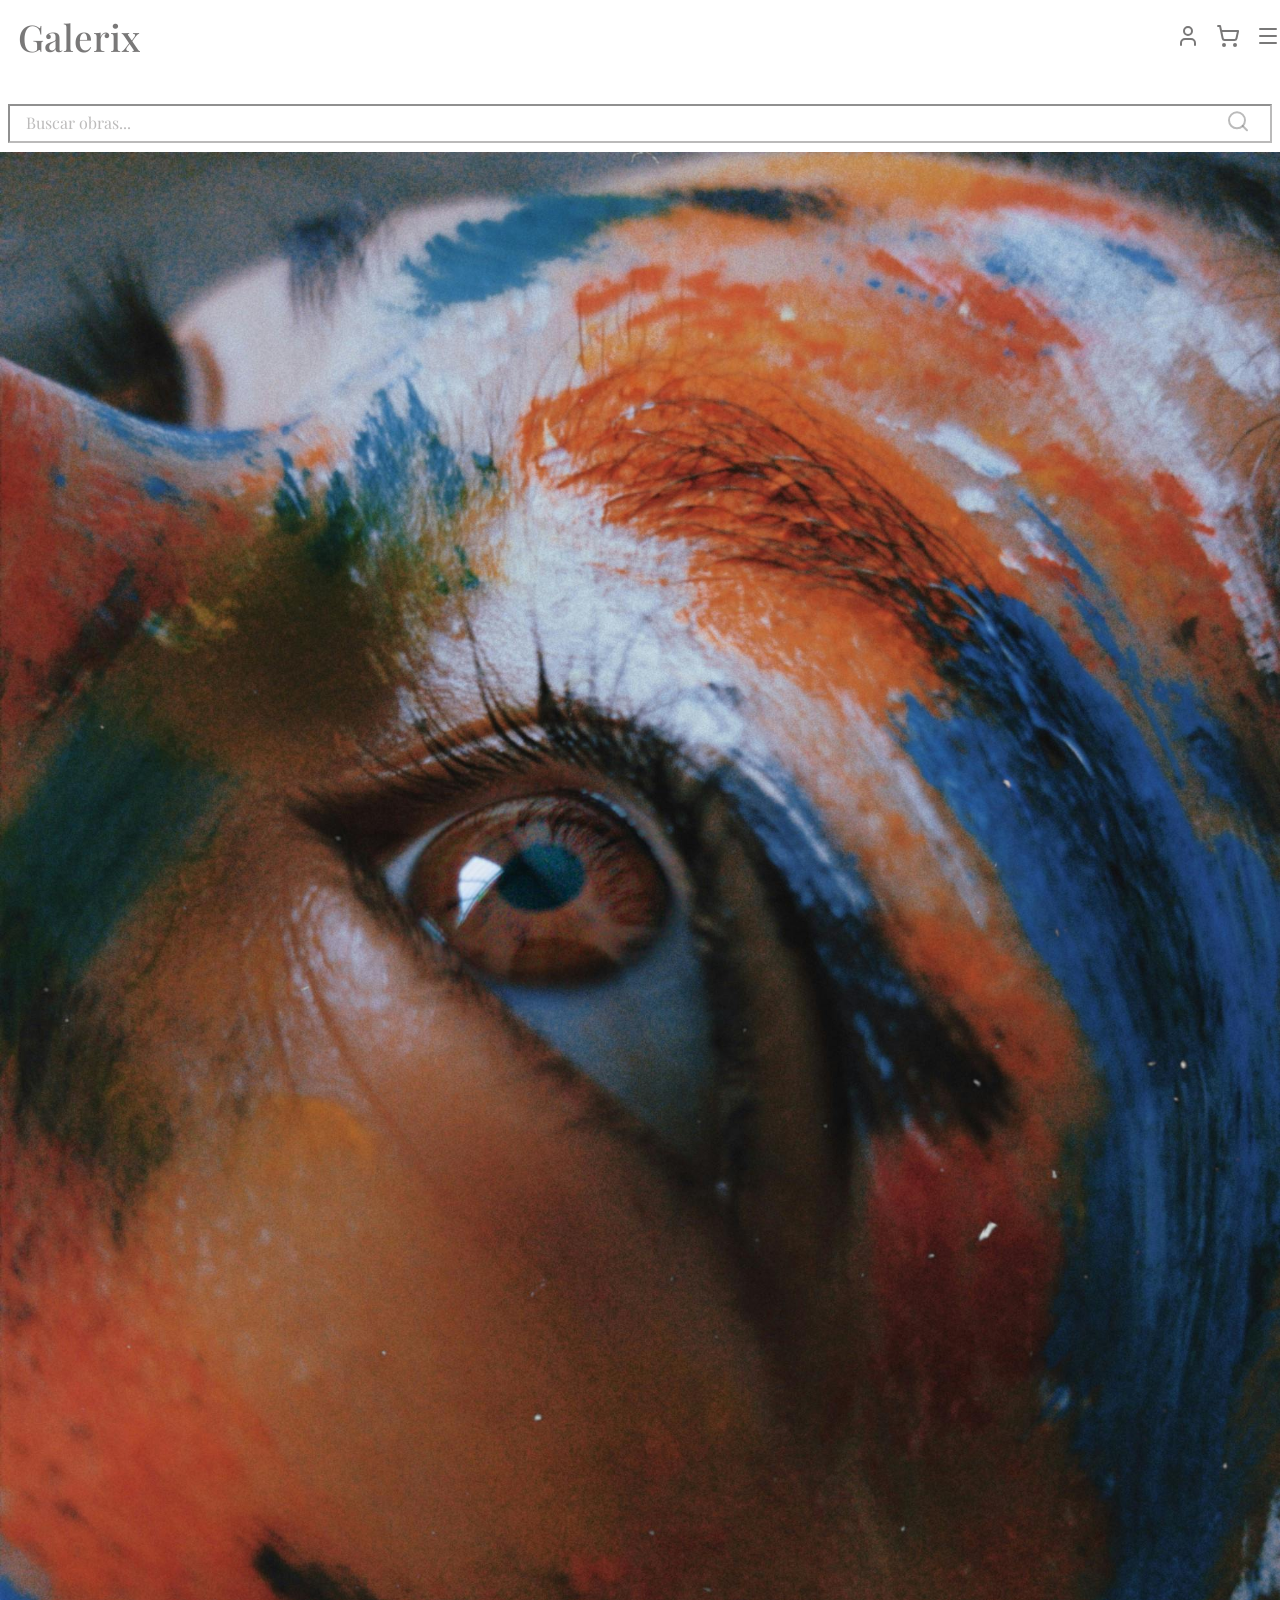
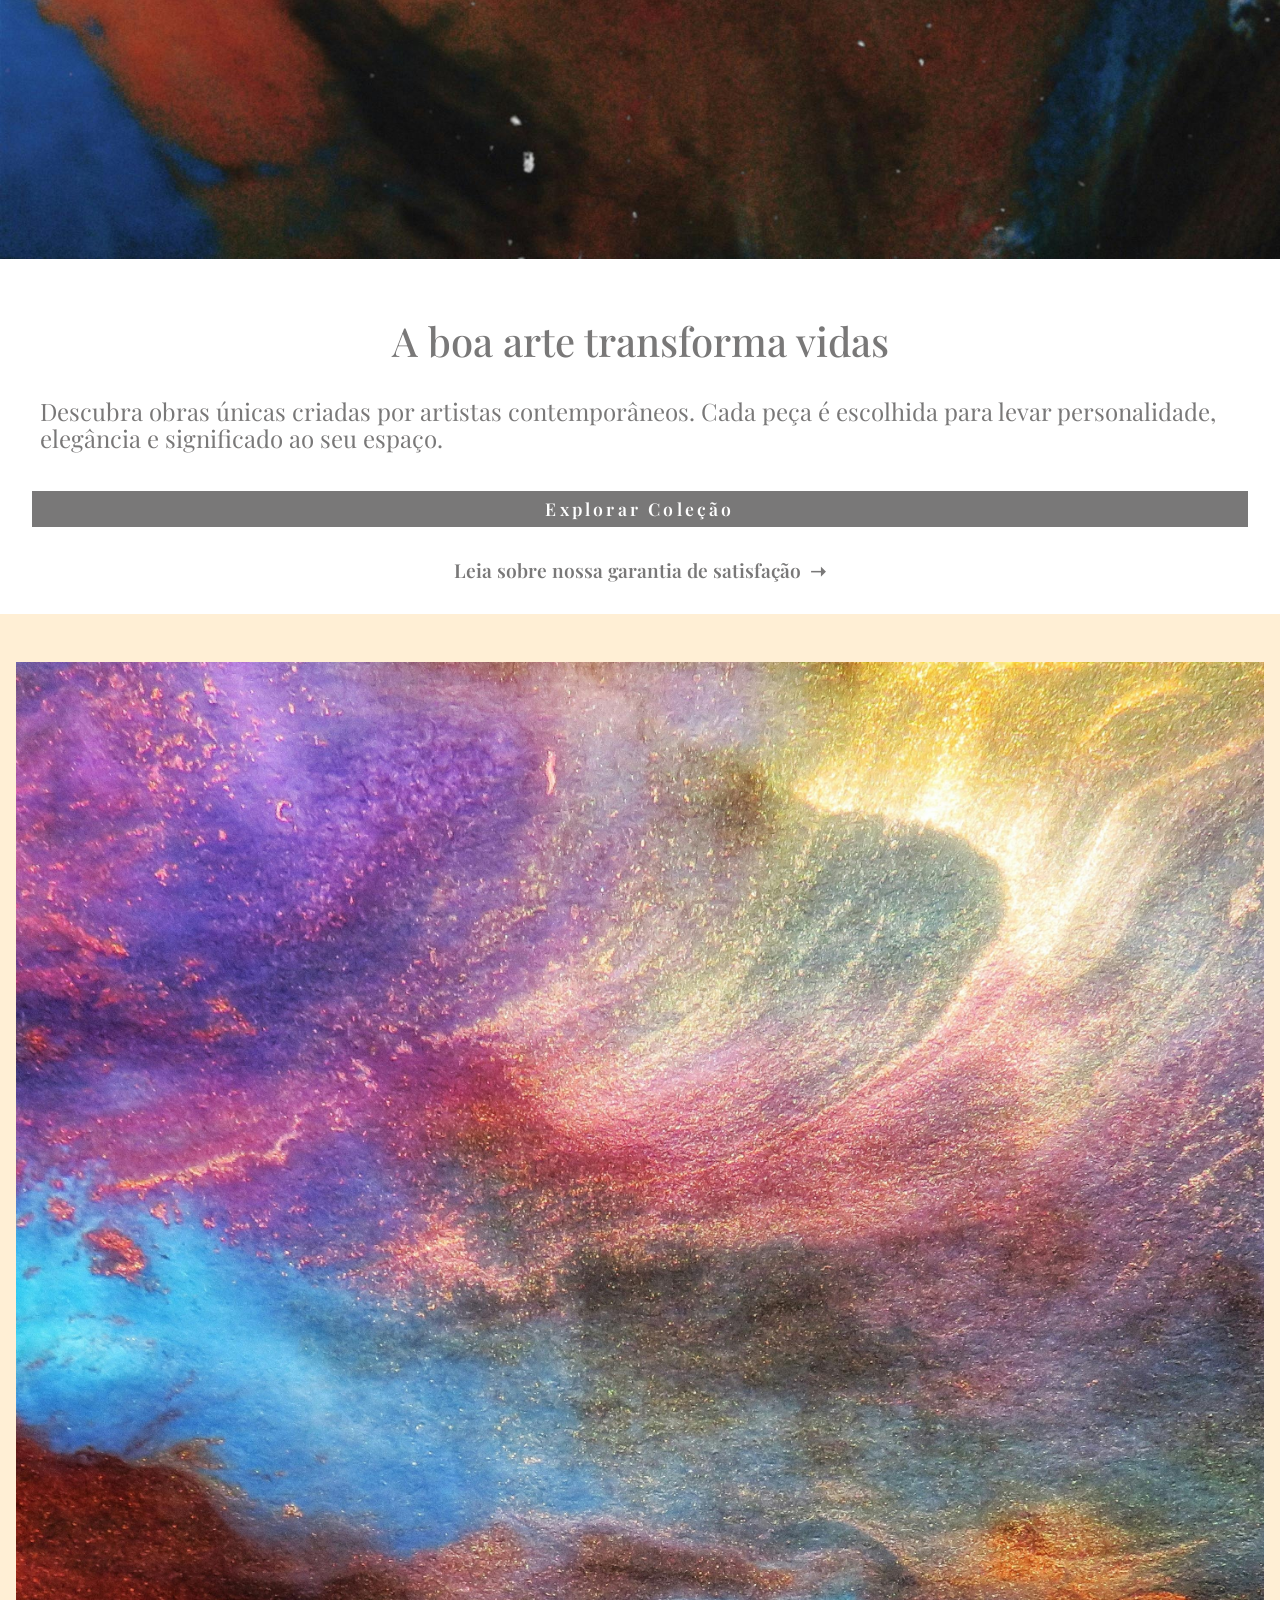
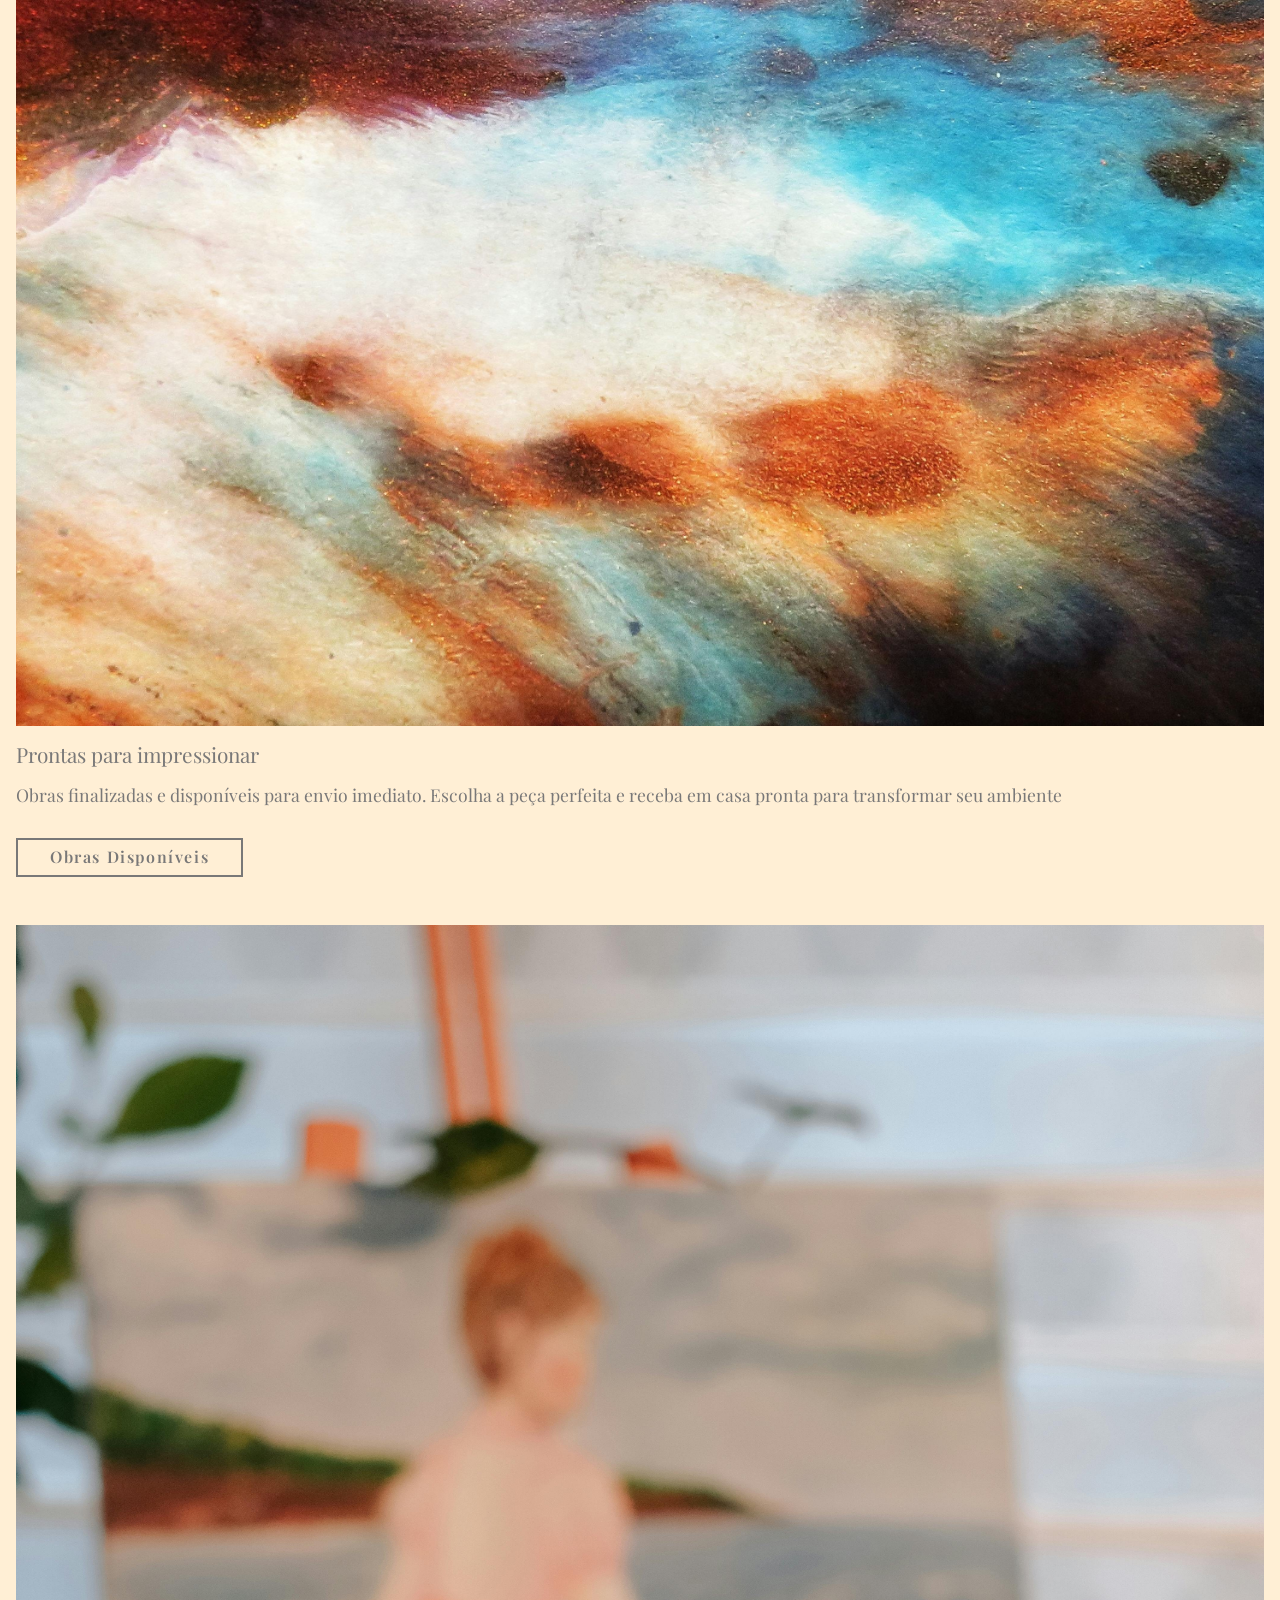
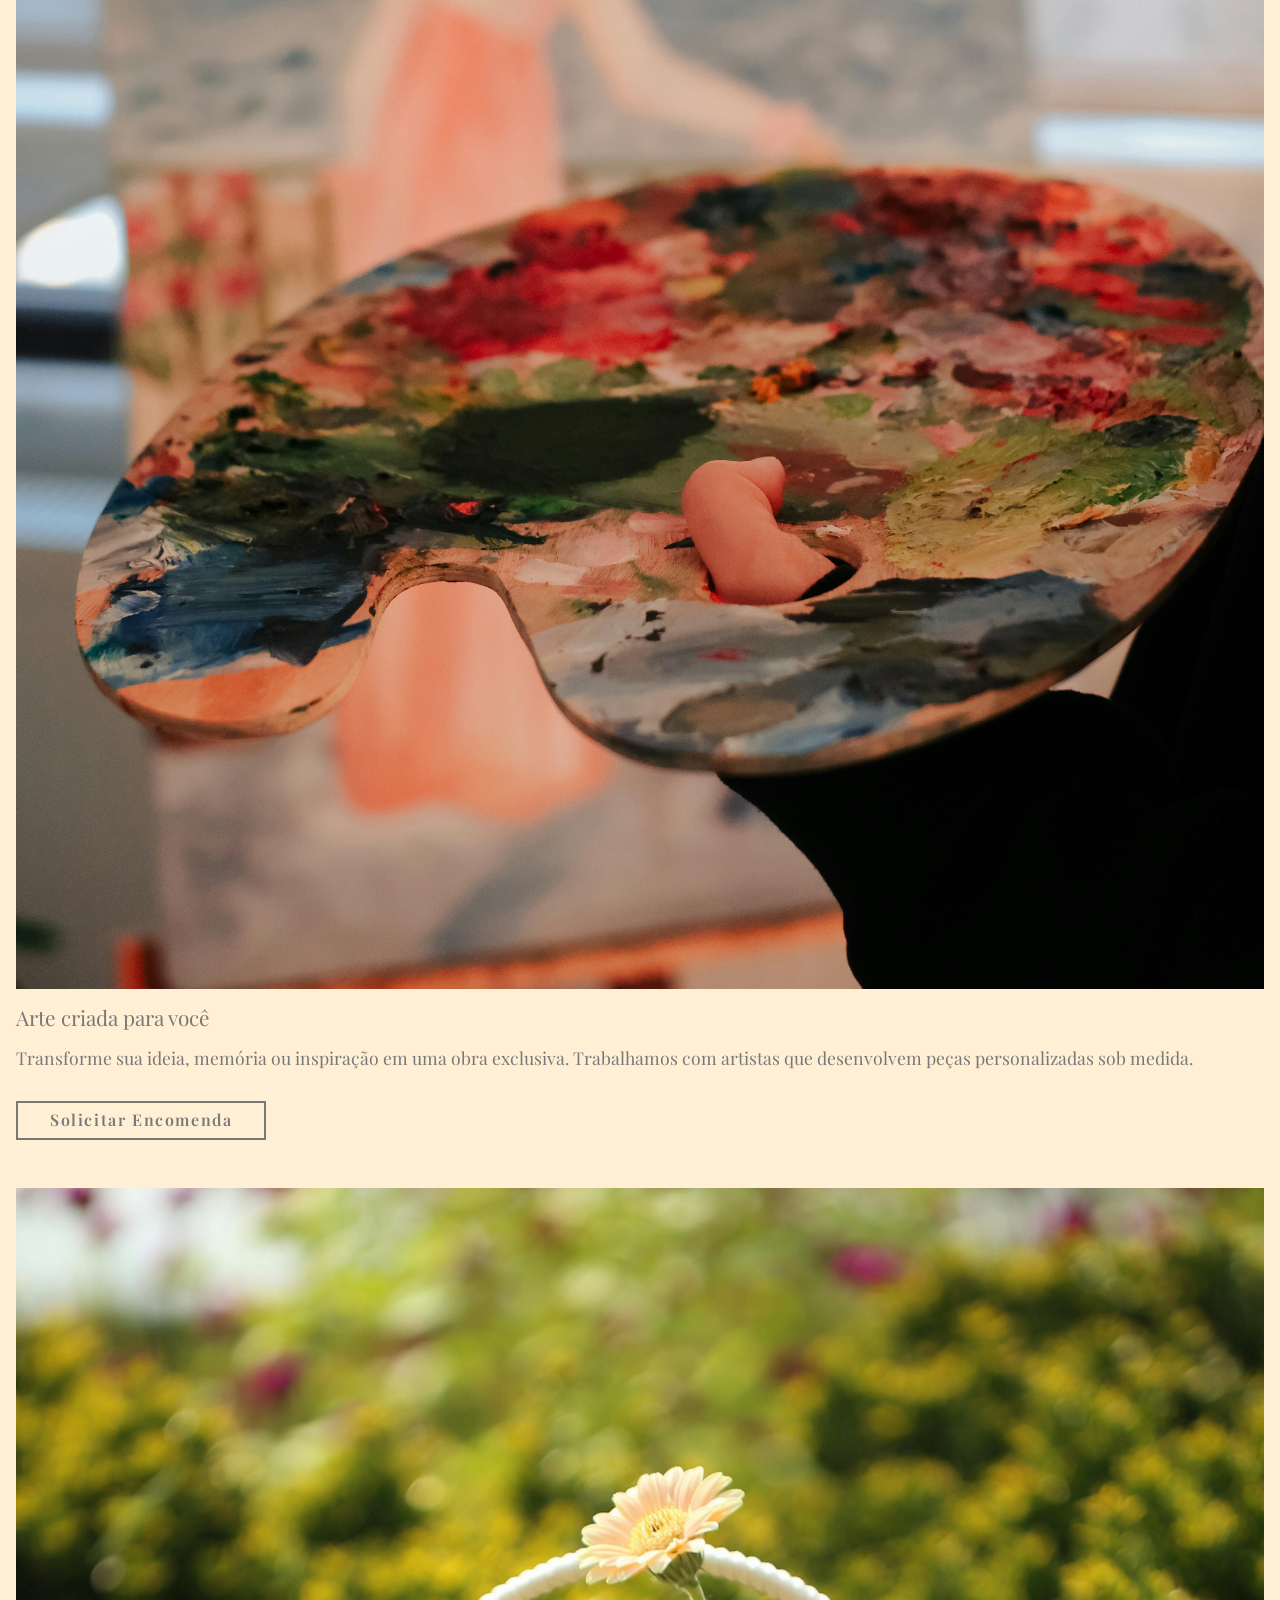
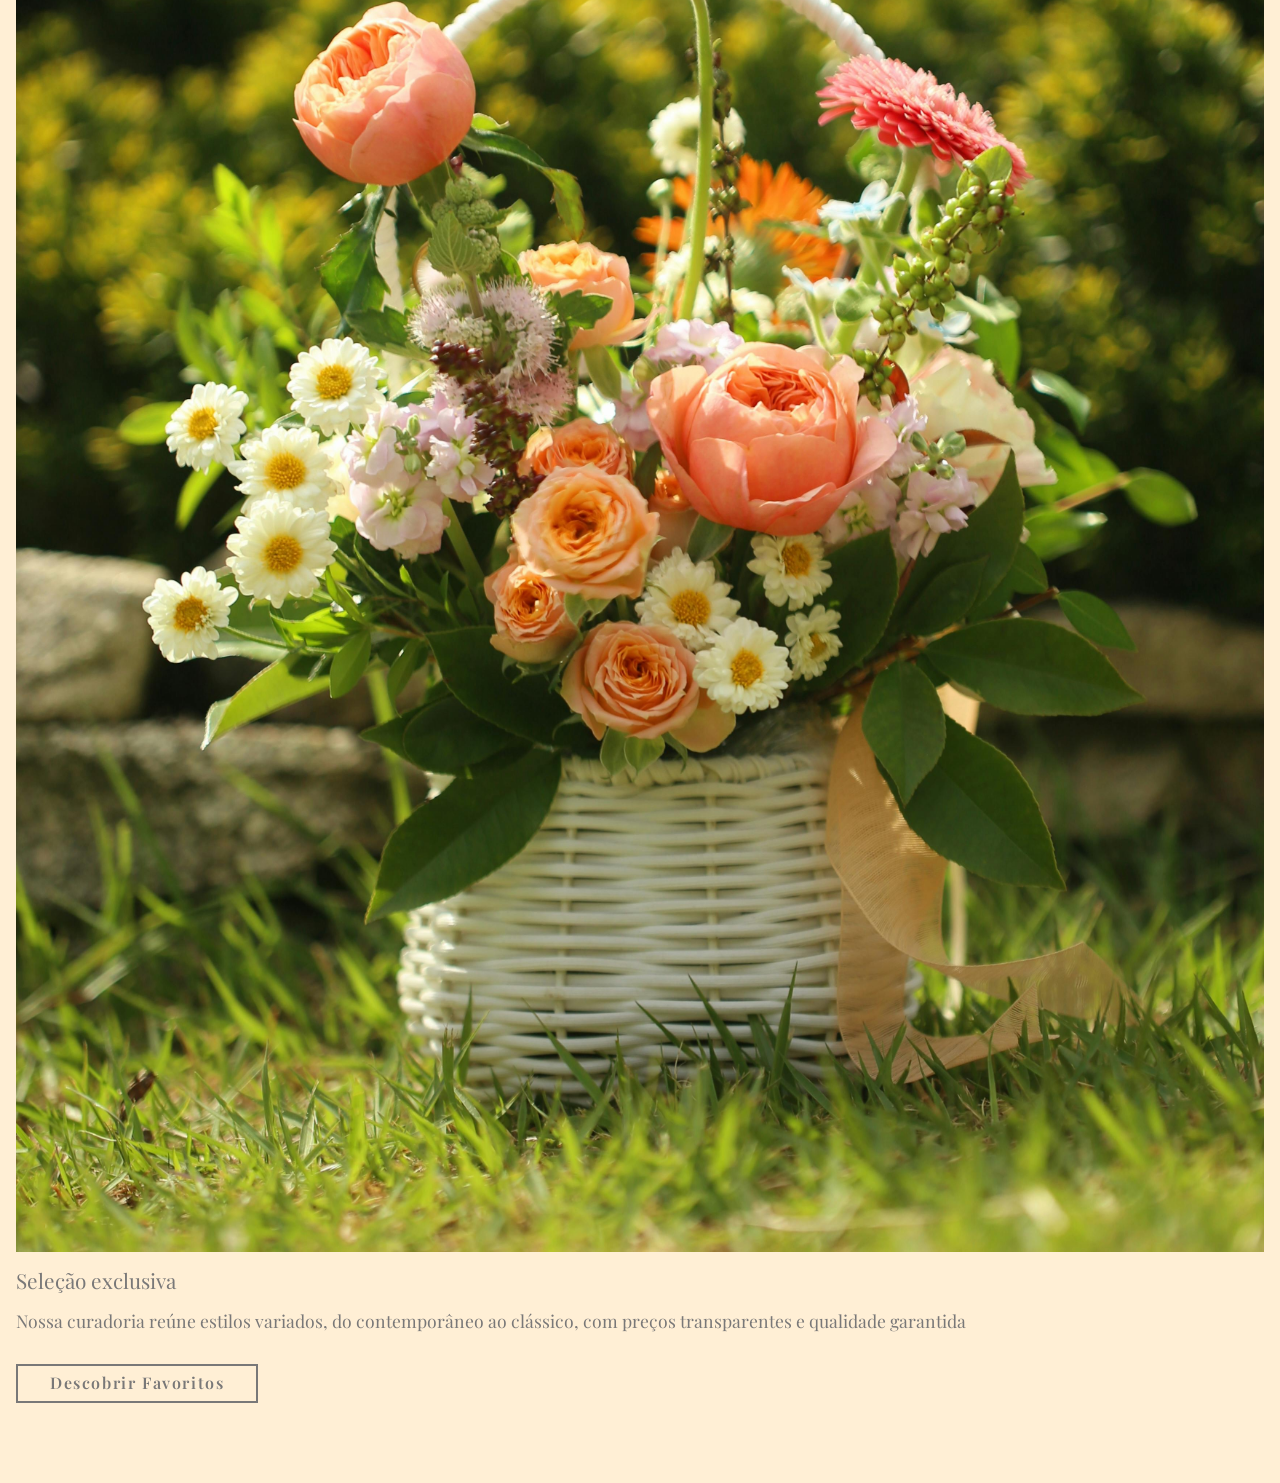
==== index.html @ de96b679 "feat: estrutura inicial mobile-first da galeria" ====
<!DOCTYPE html>
<html lang="en">

<head>
    <meta charset="UTF-8">
    <meta name="viewport" content="width=device-width, initial-scale=1.0">
    <link rel="preconnect" href="https://fonts.googleapis.com">
    <link rel="preconnect" href="https://fonts.gstatic.com" crossorigin>
    <link href="https://fonts.googleapis.com/css2?family=Playfair+Display:ital,wght@0,400..900;1,400..900&display=swap"
        rel="stylesheet">

    <link rel="stylesheet" href="css/normalize.css">
    <link rel="stylesheet" href="css/style.css">
    <title>Galeria</title>
</head>

<body>
    <header class="header-gallery">
        <nav class="header-gallery__nav menu--disable">
            <ul class="header-gallery_menu menu--disable">
                <li><a href="#">Galeria</a></li>
                <li><a href="#">Encomenda</a></li>
                <li><a href="#">Categorias</a></li>
                <li><a href="#">Sobre</a></li>
            </ul>
        </nav>
        <div class="header-gallery__logo">
            <a href="index.html">Galerix</a>
        </div>

        <form class="header-gallery__search">
            <input type="search" placeholder="Buscar obras...">
            <button type="submit"><svg  xmlns="http://www.w3.org/2000/svg" width="24" height="24" viewBox="0 0 24 24" fill="none"
                    stroke="currentColor" stroke-width="2" stroke-linecap="round" stroke-linejoin="round"
                    class="lucide lucide-search-icon lucide-search">
                    <path d="m21 21-4.34-4.34" />
                    <circle cx="11" cy="11" r="8" />
                </svg></button>
        </form>

        <nav class="header-gallery__nav">
            <ul class="header-gallery__menu">
                <li><a href="#">
                        <svg xmlns="http://www.w3.org/2000/svg" width="24" height="24" viewBox="0 0 24 24" fill="none"
                            stroke="currentColor" stroke-width="2" stroke-linecap="round" stroke-linejoin="round"
                            class="lucide lucide-user-icon lucide-user">
                            <path d="M19 21v-2a4 4 0 0 0-4-4H9a4 4 0 0 0-4 4v2" />
                            <circle cx="12" cy="7" r="4" />
                        </svg>
                    </a></li>
                <li><a href="#">
                        <svg xmlns="http://www.w3.org/2000/svg" width="24" height="24" viewBox="0 0 24 24" fill="none"
                            stroke="currentColor" stroke-width="2" stroke-linecap="round" stroke-linejoin="round"
                            class="lucide lucide-shopping-cart-icon lucide-shopping-cart">
                            <circle cx="8" cy="21" r="1" />
                            <circle cx="19" cy="21" r="1" />
                            <path
                                d="M2.05 2.05h2l2.66 12.42a2 2 0 0 0 2 1.58h9.78a2 2 0 0 0 1.95-1.57l1.65-7.43H5.12" />
                        </svg>
                    </a></li>
                <li><a href="#">
                        <svg xmlns="http://www.w3.org/2000/svg" width="24" height="24" viewBox="0 0 24 24" fill="none"
                            stroke="currentColor" stroke-width="2" stroke-linecap="round" stroke-linejoin="round"
                            class="lucide lucide-menu-icon lucide-menu">
                            <path d="M4 5h16" />
                            <path d="M4 12h16" />
                            <path d="M4 19h16" />
                        </svg>
                    </a></li>
            </ul>
        </nav>
    </header>
    <main class="hero">
        <section class="hero-gallery">
            <div class="hero-gallery__content">
                <h1>A boa arte transforma vidas</h1>
                <p>Descubra obras únicas criadas por artistas contemporâneos. Cada peça é escolhida para levar
                    personalidade, elegância e significado ao seu espaço.</p>
                <div class="btn">
                    <a class="hero-gallery__btn" href="#">Explorar coleção</a>
                </div>
                <a class="hero-gallery__guarantee" href="#">
                    Leia sobre nossa garantia de satisfação
                </a>
            </div>
            <div class="hero-gallery__img">
                <a href="#"><img src="img/hero1.jpg" alt="hero image"></a>
            </div>
        </section>
        <section class="card-art">
            <article class="card-art__container">
                <div class="card-art__img">
                    <a href="#"><img src="img/2.jpg" alt=""></a>
                </div>
                <div class="card-art__content">
                    <h2>Prontas para impressionar</h2>
                    <p>Obras finalizadas e disponíveis para envio imediato. Escolha a peça perfeita e receba em casa
                        pronta para transformar seu ambiente</p>
                </div>
                <div class="btn">
                    <a class="card-art__btn" href="#">Obras Disponíveis</a>
                </div>
            </article>
            <article class="card-art__container">
                <div class="card-art__img">
                    <a href="#"><img src="img/1.jpg" alt=""></a>
                </div>
                <div class="card-art__content">
                    <h2>Arte criada para você</h2>
                    <p>Transforme sua ideia, memória ou inspiração em uma obra exclusiva. Trabalhamos com artistas que
                        desenvolvem peças personalizadas sob medida.</p>
                </div>
                <div class="btn">
                    <a class="card-art__btn" href="#">Solicitar Encomenda</a>
                </div>
            </article>
            <article class="card-art__container">
                <div class="card-art__img">
                    <a href="#"><img src="img/pexels-griffin-shy-701645713-18476492.jpg" alt=""></a>
                </div>
                <div class="card-art__content">
                    <h2>Seleção exclusiva</h2>
                    <p>Nossa curadoria reúne estilos variados, do contemporâneo ao clássico, com preços transparentes e
                        qualidade garantida</p>
                </div>
                <div class="btn ">
                    <a class="card-art__btn" href="#">Descobrir Favoritos</a>
                </div>
            </article>

        </section>
    </main>
</body>

</html>
---- css/style.css ----
*, *::after, *::before{
    box-sizing: border-box;
    
}

:root{
    --font-primary: "Playfair Display", serif; 
    --font-color: rgb(121, 120, 120);
    --gray-transparent: color-mix(in srgb, var(--font-color), transparent 50%);
    --background-primary: #fff;
    --background-secundary: papayawhip;
    --default-second: 0.5s;
}

html{
    font-size: 100%;
    font-family: var(--font-primary);
}

body{
    min-height: 100dvh;
    display: grid;
    grid-template-columns: 1fr;
    grid-template-rows: 8rem 1fr;
    background-color: var(--background-primary);
    color: var(--font-color);
}

.header-gallery{
    display: grid;
    grid-template-columns: 1fr 1fr;
    grid-template-rows: auto 5rem;
    margin-top: .5rem;
    gap: 1rem;
}

.header-gallery__logo{
    grid-column: 1 / 2;
    grid-row: 1;
    
    margin: .5rem 1.1rem;
}

.header-gallery__logo a{
    text-decoration: none;
    font-size: 2.3rem;
    font-weight: 500;

    color: var(--font-color);
}

.header-gallery__search{
    grid-column: 1 / -1;
    grid-row: 2 / -1 ;
    
    margin: .5rem ;
    position: relative;
    display: flex;
    align-items: center;
    justify-content: center;

}

input[type="search"]{
    padding: .5rem;
    width: 100%;
    padding-right: 3rem;
    outline: none;
    border-color: var(--gray-transparent);
    
}

input[type="search"]::placeholder{
    padding: 0 0 0 .5rem;
    color: var(--gray-transparent);
}

/* input[type="search"]:hover::placeholder{
    padding: 0 0 0 .5rem;
    color: white;
} */
   
button{
    cursor: pointer;
    position: absolute;
    top: 50%;
    right: 1rem;
    color: var(--gray-transparent);
    transform: translateY(-50%);
    background-color: var(--background-primary);
    border: none;
}

.menu--disable{
    display: none;
}

.header-gallery__nav{
    grid-column: 2 / 3;
    grid-row: 1;
}

.header-gallery__menu{
    display: flex;
    justify-content: flex-end;
    gap: 1rem;
    list-style-type: none;
}

.header-gallery__nav svg{
    color: var(--font-color);
}

.hero{
    display: grid;
    grid-template-columns: 1fr;
    margin: 1.5rem 0 0 0;
    
}

.hero-gallery{
    grid-column: 1;
    grid-row: 1;

    display: flex;
    flex-direction: column-reverse;
}

.hero-gallery__content {
    margin: 2rem 0;
    text-align: center;
    padding: 0 2rem;
    
}

.hero-gallery__content h1{
    font-size: 2.5rem;
    font-weight: 500;
   
}

.hero-gallery__content p{
    font-size: 1.5rem;
    font-weight: 300;
    padding: .5rem 0 0 .5rem;
    line-height: 1.1;
    text-align: left;
}




.btn{
    padding: 1rem 0 2rem 0;
}

.hero-gallery__btn{
    display: block;
    background-color: var(--font-color);
    padding: .5rem 0;
    
    letter-spacing: .2rem;
    text-decoration: none;
    font-size: 1.1rem;
    font-weight: 600;
    text-transform: capitalize;
    color: #fff;
    
    
    /* transition: background-color var(--default-second) ease-out,
    color var(--default-second) ease; */
    
}

/* .hero-gallery__btn:hover{
    background-color: lightblue;
    color: black;
} */

.hero-gallery__guarantee{
    text-decoration: none;
    color: var(--font-color);
    font-size: 1.2rem;
    font-weight: 600;
}

.hero-gallery__guarantee::after{
    content: "➝";
    padding: 0 0 0 .2rem;
    
    
    display: inline-block;
    /* transition: transform var(--default-second) ease; */
}

/* .hero-gallery__guarantee:hover::after{
    
    transform: translateX(3px);
} */

.card-art{
    grid-column: 1;
    grid-row: 2;
    background-color: var(--background-secundary);
    padding: 3rem 1rem;

    display: flex;
    flex-direction: column;
    gap: 1rem;
}

.card-art__container{
   
    flex-grow: 1;
    text-align: left;
}

.card-art__img {
    aspect-ratio: 3 / 4;
    overflow: hidden;
}

img{
    display: block;
    width: 100%;
    height: 100%;
    object-fit: cover;
    
}

.card-art__content h2{
    font-size: 1.3rem;
    font-weight: 400;
}

.card-art__content p{
    font-size: 1.1rem;
    font-weight: 100;
    
}

.card-art__btn{
    display: inline-block;
    padding: .5rem 2rem;
    background-color: transparent;
    border: 2px solid var(--font-color) ;
    color: var(--font-color);

    font-size: 1rem;
    font-weight: 600;
    letter-spacing: .1rem;
    text-decoration: none;
}
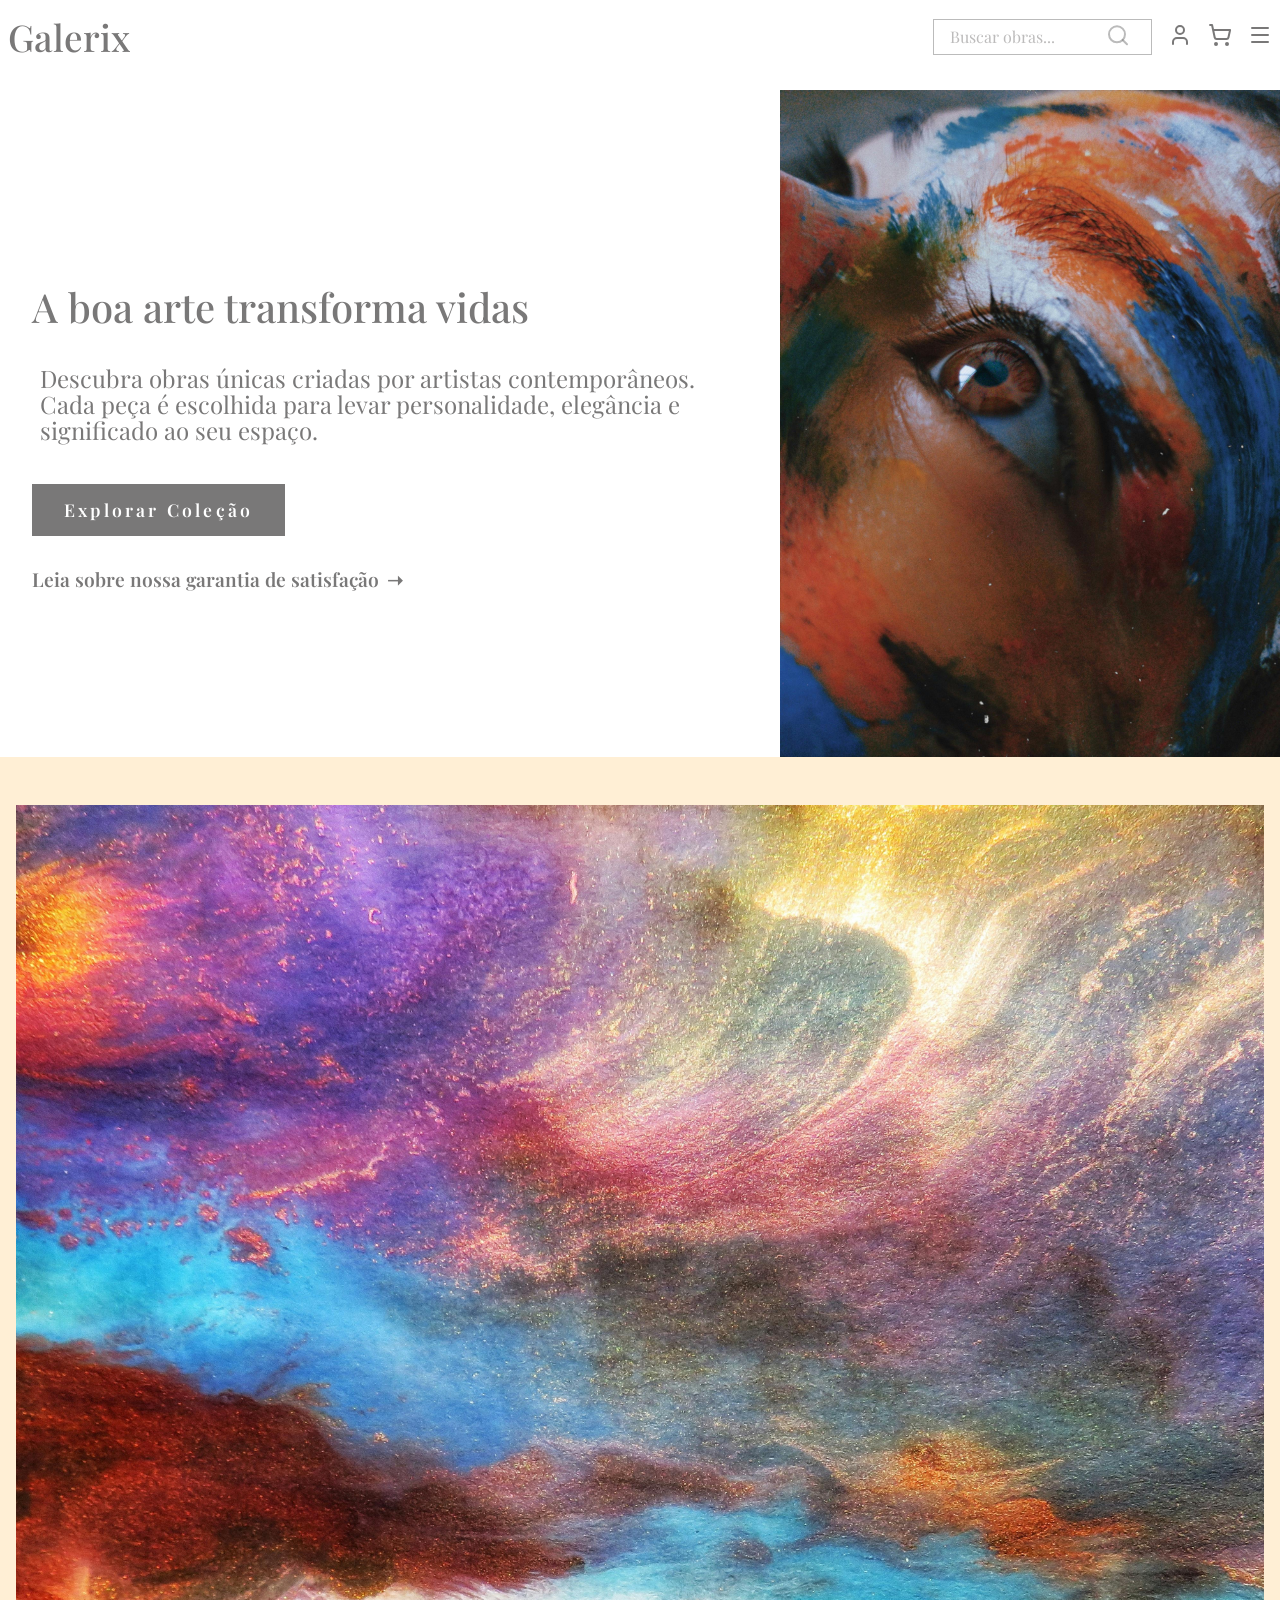
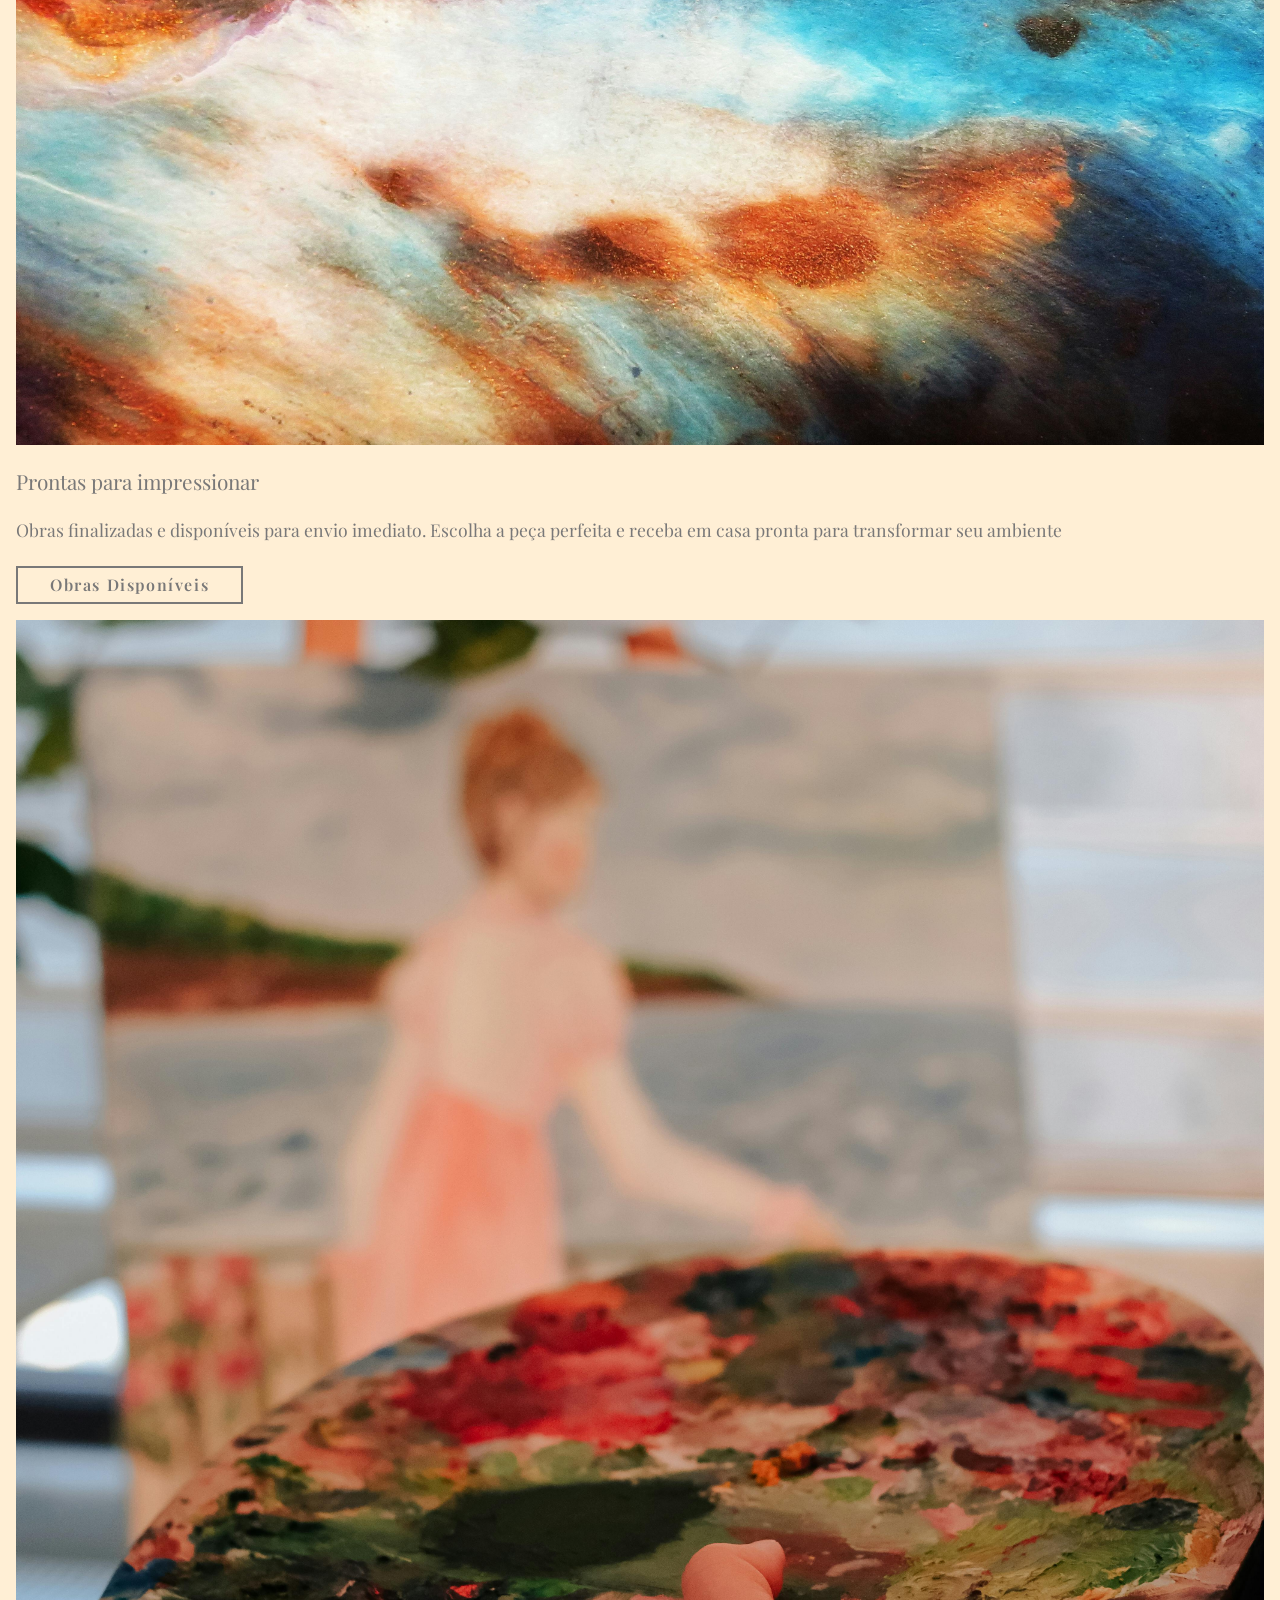
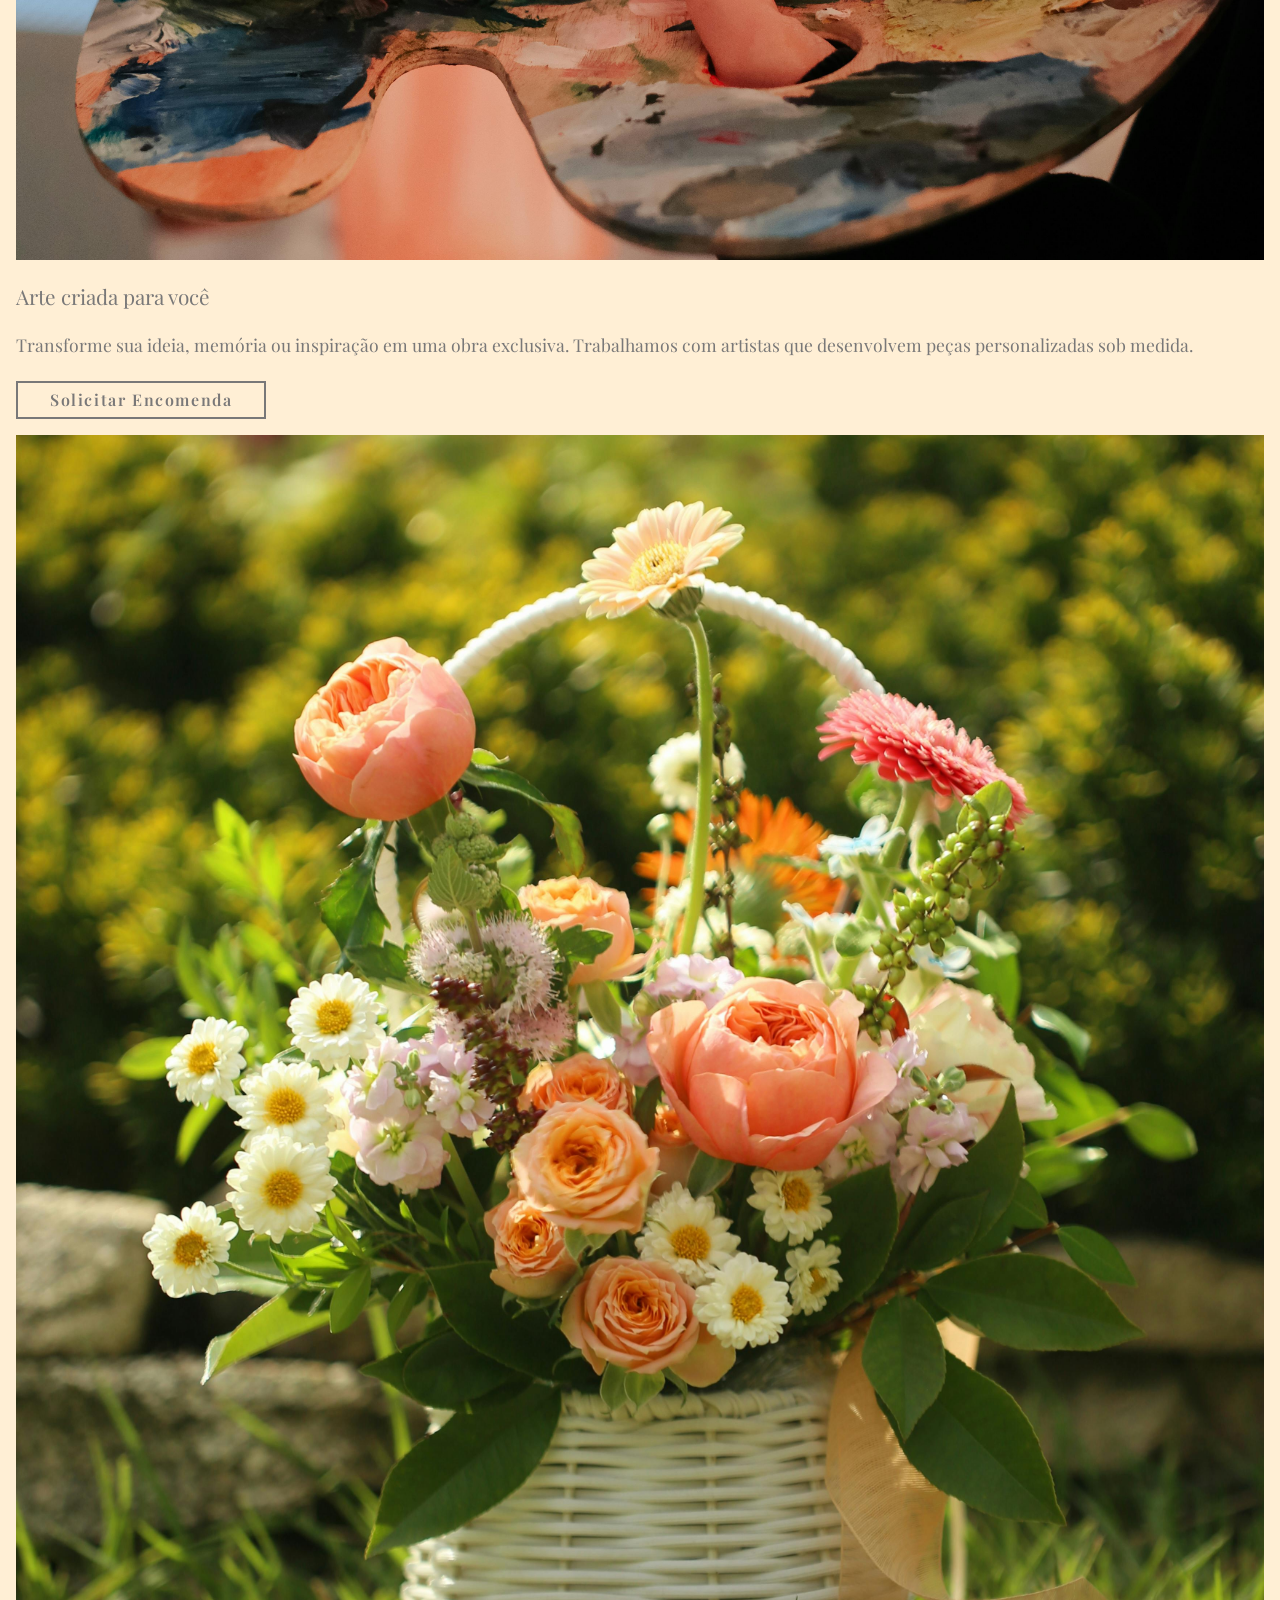
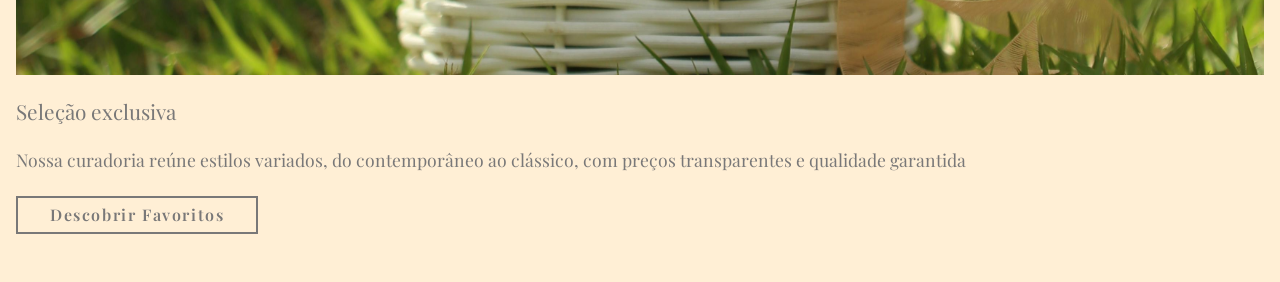
==== commit b374b2c4: "refactor: remove grid desnecessário e melhora organização do layout mobile" ====
--- a/index.html
+++ b/index.html
@@ -97,9 +97,9 @@
                     <p>Obras finalizadas e disponíveis para envio imediato. Escolha a peça perfeita e receba em casa
                         pronta para transformar seu ambiente</p>
                 </div>
-                <div class="btn">
+                
                     <a class="card-art__btn" href="#">Obras Disponíveis</a>
-                </div>
+                
             </article>
             <article class="card-art__container">
                 <div class="card-art__img">
@@ -110,9 +110,9 @@
                     <p>Transforme sua ideia, memória ou inspiração em uma obra exclusiva. Trabalhamos com artistas que
                         desenvolvem peças personalizadas sob medida.</p>
                 </div>
-                <div class="btn">
+               
                     <a class="card-art__btn" href="#">Solicitar Encomenda</a>
-                </div>
+                
             </article>
             <article class="card-art__container">
                 <div class="card-art__img">
@@ -123,9 +123,9 @@
                     <p>Nossa curadoria reúne estilos variados, do contemporâneo ao clássico, com preços transparentes e
                         qualidade garantida</p>
                 </div>
-                <div class="btn ">
+                
                     <a class="card-art__btn" href="#">Descobrir Favoritos</a>
-                </div>
+                
             </article>
 
         </section>
--- a/css/style.css
+++ b/css/style.css
@@ -1,10 +1,12 @@
-*, *::after, *::before{
+*,
+*::after,
+*::before {
     box-sizing: border-box;
-    
-}
-
-:root{
-    --font-primary: "Playfair Display", serif; 
+
+}
+
+:root {
+    --font-primary: "Playfair Display", serif;
     --font-color: rgb(121, 120, 120);
     --gray-transparent: color-mix(in srgb, var(--font-color), transparent 50%);
     --background-primary: #fff;
@@ -12,36 +14,32 @@
     --default-second: 0.5s;
 }
 
-html{
+html {
     font-size: 100%;
     font-family: var(--font-primary);
 }
 
-body{
+body {
     min-height: 100dvh;
-    display: grid;
-    grid-template-columns: 1fr;
-    grid-template-rows: 8rem 1fr;
     background-color: var(--background-primary);
     color: var(--font-color);
 }
 
-.header-gallery{
+.header-gallery {
     display: grid;
     grid-template-columns: 1fr 1fr;
-    grid-template-rows: auto 5rem;
-    margin-top: .5rem;
+    grid-template-rows: auto auto;
+    margin: .5rem;
     gap: 1rem;
 }
 
-.header-gallery__logo{
+.header-gallery__logo {
     grid-column: 1 / 2;
     grid-row: 1;
-    
-    margin: .5rem 1.1rem;
-}
-
-.header-gallery__logo a{
+    margin: .5rem 0;
+}
+
+.header-gallery__logo a {
     text-decoration: none;
     font-size: 2.3rem;
     font-weight: 500;
@@ -49,11 +47,11 @@
     color: var(--font-color);
 }
 
-.header-gallery__search{
+.header-gallery__search {
     grid-column: 1 / -1;
-    grid-row: 2 / -1 ;
-    
-    margin: .5rem ;
+    grid-row: 2 / -1;
+
+    margin: .5rem;
     position: relative;
     display: flex;
     align-items: center;
@@ -61,16 +59,16 @@
 
 }
 
-input[type="search"]{
+input[type="search"] {
     padding: .5rem;
     width: 100%;
     padding-right: 3rem;
     outline: none;
-    border-color: var(--gray-transparent);
-    
-}
-
-input[type="search"]::placeholder{
+    border: 1px solid var(--gray-transparent);
+
+}
+
+input[type="search"]::placeholder {
     padding: 0 0 0 .5rem;
     color: var(--gray-transparent);
 }
@@ -79,8 +77,8 @@
     padding: 0 0 0 .5rem;
     color: white;
 } */
-   
-button{
+
+button {
     cursor: pointer;
     position: absolute;
     top: 50%;
@@ -91,163 +89,236 @@
     border: none;
 }
 
-.menu--disable{
+.menu--disable {
     display: none;
 }
 
-.header-gallery__nav{
-    grid-column: 2 / 3;
-    grid-row: 1;
-}
-
-.header-gallery__menu{
+
+
+.header-gallery__menu {
     display: flex;
     justify-content: flex-end;
     gap: 1rem;
     list-style-type: none;
 }
 
-.header-gallery__nav svg{
-    color: var(--font-color);
-}
-
-.hero{
-    display: grid;
-    grid-template-columns: 1fr;
+.header-gallery__nav svg {
+    color: var(--font-color);
+}
+
+.hero {
     margin: 1.5rem 0 0 0;
-    
-}
-
-.hero-gallery{
-    grid-column: 1;
-    grid-row: 1;
-
+
+}
+
+.hero-gallery {
     display: flex;
     flex-direction: column-reverse;
+    text-align: center;
+    gap: 1rem;
 }
 
 .hero-gallery__content {
     margin: 2rem 0;
-    text-align: center;
+
     padding: 0 2rem;
-    
-}
-
-.hero-gallery__content h1{
+
+}
+
+.hero-gallery__content h1 {
     font-size: 2.5rem;
     font-weight: 500;
-   
-}
-
-.hero-gallery__content p{
+
+
+}
+
+.hero-gallery__content p {
     font-size: 1.5rem;
     font-weight: 300;
     padding: .5rem 0 0 .5rem;
     line-height: 1.1;
     text-align: left;
-}
-
-
-
-
-.btn{
+
+}
+
+
+.btn {
     padding: 1rem 0 2rem 0;
 }
 
-.hero-gallery__btn{
-    display: block;
+.hero-gallery__btn {
+    display: inline-block;
     background-color: var(--font-color);
-    padding: .5rem 0;
-    
+    padding: 1rem 2rem;
+
+    text-align: center;
     letter-spacing: .2rem;
     text-decoration: none;
     font-size: 1.1rem;
     font-weight: 600;
     text-transform: capitalize;
     color: #fff;
-    
-    
-    /* transition: background-color var(--default-second) ease-out,
-    color var(--default-second) ease; */
-    
-}
-
-/* .hero-gallery__btn:hover{
-    background-color: lightblue;
-    color: black;
-} */
-
-.hero-gallery__guarantee{
+
+}
+
+.hero-gallery__guarantee {
     text-decoration: none;
     color: var(--font-color);
     font-size: 1.2rem;
     font-weight: 600;
 }
 
-.hero-gallery__guarantee::after{
+.hero-gallery__guarantee::after {
     content: "➝";
     padding: 0 0 0 .2rem;
-    
-    
     display: inline-block;
-    /* transition: transform var(--default-second) ease; */
-}
-
-/* .hero-gallery__guarantee:hover::after{
-    
-    transform: translateX(3px);
-} */
-
-.card-art{
-    grid-column: 1;
-    grid-row: 2;
+
+}
+
+.card-art {
     background-color: var(--background-secundary);
     padding: 3rem 1rem;
 
-    display: flex;
-    flex-direction: column;
+    display: grid;
     gap: 1rem;
 }
 
-.card-art__container{
-   
-    flex-grow: 1;
+.card-art__container {
     text-align: left;
 }
 
 .card-art__img {
-    aspect-ratio: 3 / 4;
+    aspect-ratio: 4 / 4;
     overflow: hidden;
-}
-
-img{
+    padding-bottom: .5rem;
+}
+
+img {
     display: block;
     width: 100%;
     height: 100%;
     object-fit: cover;
-    
-}
-
-.card-art__content h2{
+
+}
+
+.card-art__content h2 {
     font-size: 1.3rem;
     font-weight: 400;
 }
 
-.card-art__content p{
+.card-art__content p {
     font-size: 1.1rem;
     font-weight: 100;
-    
-}
-
-.card-art__btn{
+    padding: .5rem 0;
+
+}
+
+.card-art__btn {
     display: inline-block;
     padding: .5rem 2rem;
     background-color: transparent;
-    border: 2px solid var(--font-color) ;
+    border: 2px solid var(--font-color);
     color: var(--font-color);
 
     font-size: 1rem;
     font-weight: 600;
     letter-spacing: .1rem;
     text-decoration: none;
+    margin-top: auto;
+}
+
+
+/*======================= 
+mudança do header 31.25em
+=========================*/
+
+@media screen and (min-width: 31.25em) {
+
+    body {
+        margin: 0;
+        top: 0;
+    }
+
+    .header-gallery {
+        display: flex;
+        align-items: center;
+        margin: .5em;
+        gap: 1em;
+    }
+
+    .header-gallery__logo {
+        margin-right: auto;
+    }
+
+
+    .header-gallery__menu {
+        margin: 0;
+        padding: 0;
+    }
+
+    .header-gallery__search {
+        margin: 0;
+        position: relative;
+        display: block;
+
+    }
+
+    input[type="search"] {
+
+        padding: .5em;
+        width: 100%;
+
+        outline: none;
+        border-color: var(--gray-transparent);
+
+    }
+}
+
+
+/*===========
+mudança 48em
+=============*/
+
+@media screen and (min-width: 48em) {
+    .hero-gallery {
+        flex-direction: row;
+        align-items: center;
+        gap: 0;
+    }
+
+    .hero-gallery__img {
+        max-width: 500px;
+    }
+
+    .hero-gallery__content {
+        display: inline-block;
+        text-align: left;
+        margin: 0;
+        padding: 0 2em;
+    }
+
+
+
+    .hero-gallery__btn {
+        text-align: center;
+        transition: background-color var(--default-second) ease-out,
+            color var(--default-second) ease;
+    }
+
+    .hero-gallery__btn:hover {
+        background-color: lightblue;
+        color: black;
+    }
+
+    .hero-gallery__guarantee::after {
+        transition: transform var(--default-second) ease;
+    }
+
+    .hero-gallery__guarantee:hover::after {
+
+        transform: translateX(3px);
+    }
+
+
+
 }
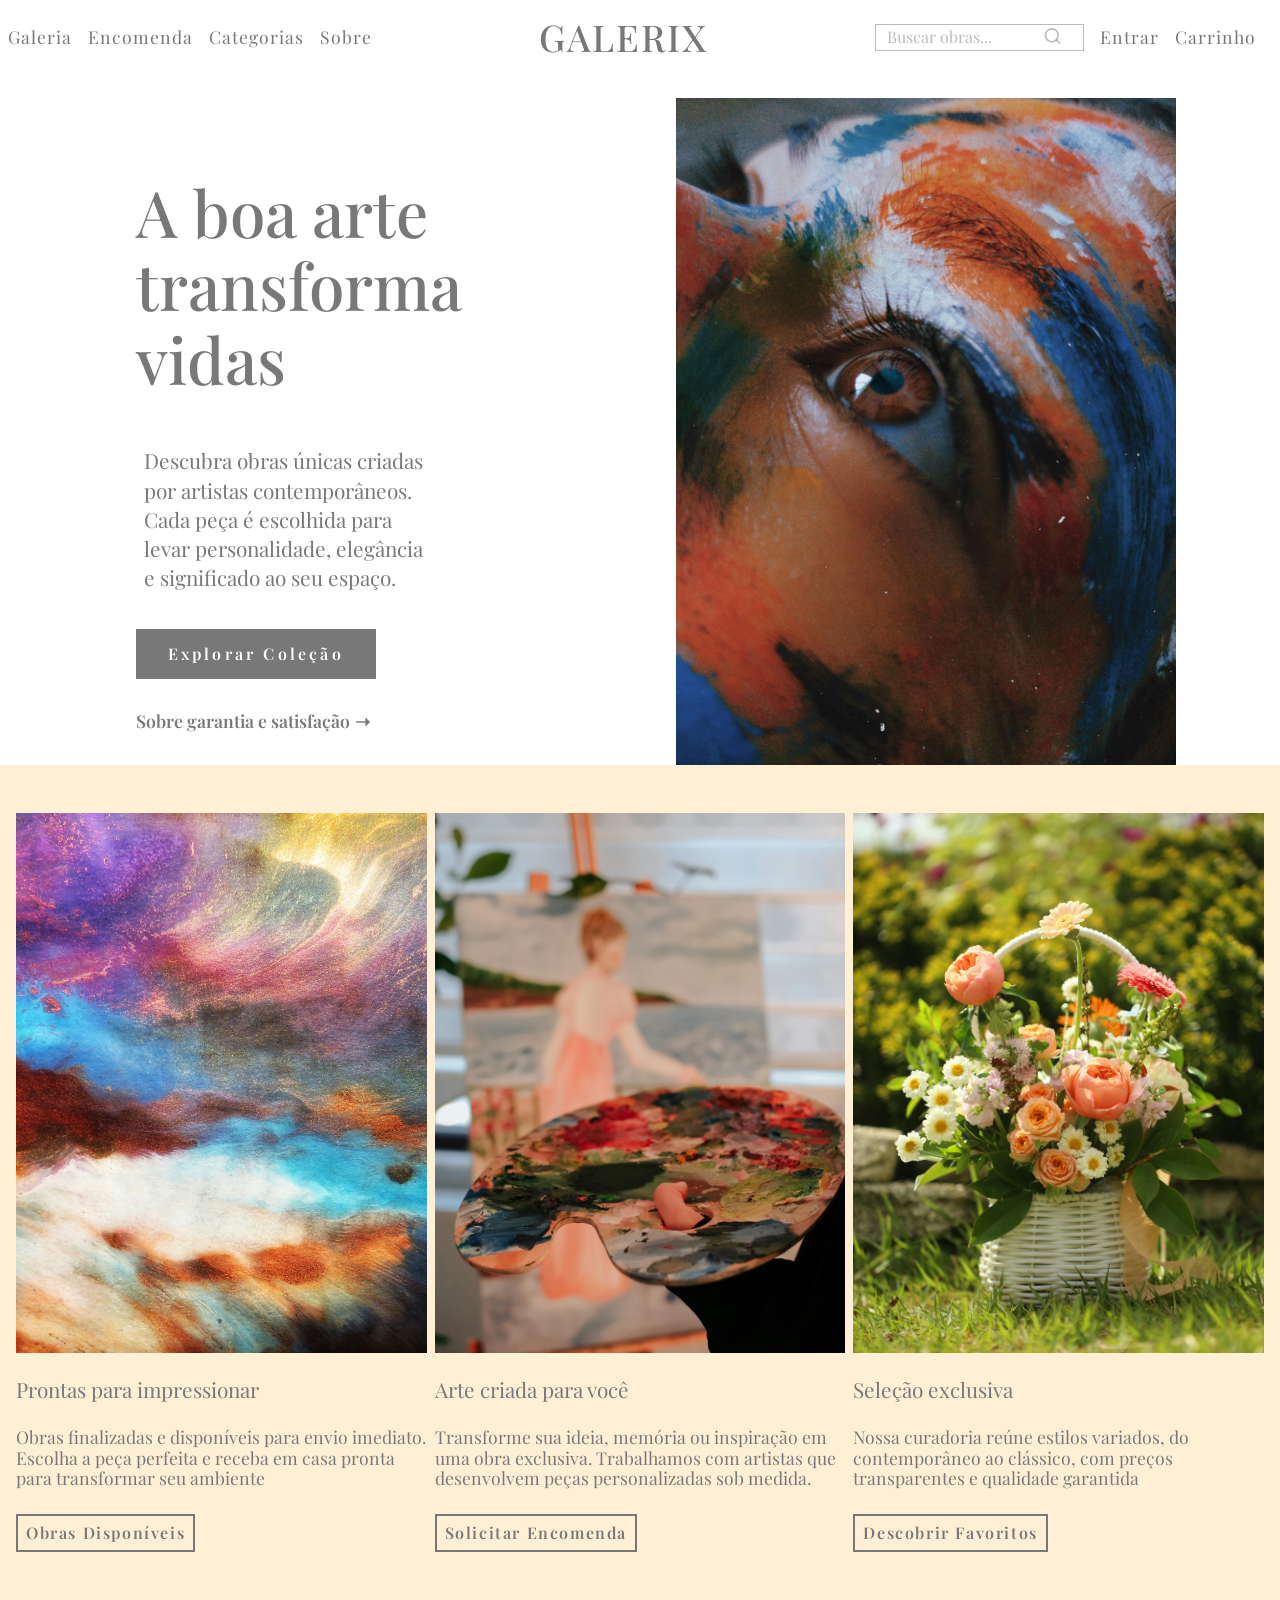
==== commit 58efccc0: "feat: melhora interações visuais e refinamento da responsividade" ====
--- a/index.html
+++ b/index.html
@@ -16,8 +16,8 @@
 
 <body>
     <header class="header-gallery">
-        <nav class="header-gallery__nav menu--disable">
-            <ul class="header-gallery_menu menu--disable">
+        <nav class="header-gallery__nav menu--disable menu--active">
+            <ul class="header-gallery__menu menu--disable menu--active">
                 <li><a href="#">Galeria</a></li>
                 <li><a href="#">Encomenda</a></li>
                 <li><a href="#">Categorias</a></li>
@@ -30,8 +30,8 @@
 
         <form class="header-gallery__search">
             <input type="search" placeholder="Buscar obras...">
-            <button type="submit"><svg  xmlns="http://www.w3.org/2000/svg" width="24" height="24" viewBox="0 0 24 24" fill="none"
-                    stroke="currentColor" stroke-width="2" stroke-linecap="round" stroke-linejoin="round"
+            <button type="submit"><svg xmlns="http://www.w3.org/2000/svg" width="24" height="24" viewBox="0 0 24 24"
+                    fill="none" stroke="currentColor" stroke-width="2" stroke-linecap="round" stroke-linejoin="round"
                     class="lucide lucide-search-icon lucide-search">
                     <path d="m21 21-4.34-4.34" />
                     <circle cx="11" cy="11" r="8" />
@@ -43,25 +43,28 @@
                 <li><a href="#">
                         <svg xmlns="http://www.w3.org/2000/svg" width="24" height="24" viewBox="0 0 24 24" fill="none"
                             stroke="currentColor" stroke-width="2" stroke-linecap="round" stroke-linejoin="round"
-                            class="lucide lucide-user-icon lucide-user">
+                            class="lucide lucide-user-icon lucide-user icon--disable">
                             <path d="M19 21v-2a4 4 0 0 0-4-4H9a4 4 0 0 0-4 4v2" />
                             <circle cx="12" cy="7" r="4" />
                         </svg>
+                        Entrar
                     </a></li>
                 <li><a href="#">
+                    
                         <svg xmlns="http://www.w3.org/2000/svg" width="24" height="24" viewBox="0 0 24 24" fill="none"
                             stroke="currentColor" stroke-width="2" stroke-linecap="round" stroke-linejoin="round"
-                            class="lucide lucide-shopping-cart-icon lucide-shopping-cart">
+                            class="lucide lucide-shopping-cart-icon lucide-shopping-cart icon--disable">
                             <circle cx="8" cy="21" r="1" />
                             <circle cx="19" cy="21" r="1" />
                             <path
                                 d="M2.05 2.05h2l2.66 12.42a2 2 0 0 0 2 1.58h9.78a2 2 0 0 0 1.95-1.57l1.65-7.43H5.12" />
                         </svg>
+                        Carrinho
                     </a></li>
-                <li><a href="#">
+                <li><a class="" href="#">
                         <svg xmlns="http://www.w3.org/2000/svg" width="24" height="24" viewBox="0 0 24 24" fill="none"
                             stroke="currentColor" stroke-width="2" stroke-linecap="round" stroke-linejoin="round"
-                            class="lucide lucide-menu-icon lucide-menu">
+                            class="lucide lucide-menu-icon lucide-menu icon--disable">
                             <path d="M4 5h16" />
                             <path d="M4 12h16" />
                             <path d="M4 19h16" />
@@ -73,14 +76,14 @@
     <main class="hero">
         <section class="hero-gallery">
             <div class="hero-gallery__content">
-                <h1>A boa arte transforma vidas</h1>
+                <h1 class="hero-gallery__title">A boa arte transforma vidas</h1>
                 <p>Descubra obras únicas criadas por artistas contemporâneos. Cada peça é escolhida para levar
                     personalidade, elegância e significado ao seu espaço.</p>
                 <div class="btn">
                     <a class="hero-gallery__btn" href="#">Explorar coleção</a>
                 </div>
                 <a class="hero-gallery__guarantee" href="#">
-                    Leia sobre nossa garantia de satisfação
+                    Sobre garantia e satisfação
                 </a>
             </div>
             <div class="hero-gallery__img">
@@ -97,9 +100,9 @@
                     <p>Obras finalizadas e disponíveis para envio imediato. Escolha a peça perfeita e receba em casa
                         pronta para transformar seu ambiente</p>
                 </div>
-                
-                    <a class="card-art__btn" href="#">Obras Disponíveis</a>
-                
+
+                <a class="card-art__btn" href="#">Obras Disponíveis</a>
+
             </article>
             <article class="card-art__container">
                 <div class="card-art__img">
@@ -110,9 +113,9 @@
                     <p>Transforme sua ideia, memória ou inspiração em uma obra exclusiva. Trabalhamos com artistas que
                         desenvolvem peças personalizadas sob medida.</p>
                 </div>
-               
-                    <a class="card-art__btn" href="#">Solicitar Encomenda</a>
-                
+
+                <a class="card-art__btn" href="#">Solicitar Encomenda</a>
+
             </article>
             <article class="card-art__container">
                 <div class="card-art__img">
@@ -123,9 +126,9 @@
                     <p>Nossa curadoria reúne estilos variados, do contemporâneo ao clássico, com preços transparentes e
                         qualidade garantida</p>
                 </div>
-                
-                    <a class="card-art__btn" href="#">Descobrir Favoritos</a>
-                
+
+                <a class="card-art__btn" href="#">Descobrir Favoritos</a>
+
             </article>
 
         </section>
--- a/css/style.css
+++ b/css/style.css
@@ -9,6 +9,7 @@
     --font-primary: "Playfair Display", serif;
     --font-color: rgb(121, 120, 120);
     --gray-transparent: color-mix(in srgb, var(--font-color), transparent 50%);
+    --lightblue: #add8e6;
     --background-primary: #fff;
     --background-secundary: papayawhip;
     --default-second: 0.5s;
@@ -25,12 +26,14 @@
     color: var(--font-color);
 }
 
+/*===== 
+ HEADER
+ ======*/
 .header-gallery {
     display: grid;
     grid-template-columns: 1fr 1fr;
     grid-template-rows: auto auto;
-    margin: .5rem;
-    gap: 1rem;
+
 }
 
 .header-gallery__logo {
@@ -43,7 +46,8 @@
     text-decoration: none;
     font-size: 2.3rem;
     font-weight: 500;
-
+    text-transform: uppercase;
+    letter-spacing: 2px;
     color: var(--font-color);
 }
 
@@ -59,11 +63,12 @@
 
 }
 
+
 input[type="search"] {
     padding: .5rem;
     width: 100%;
     padding-right: 3rem;
-    outline: none;
+    outline: 1px solid transparent;
     border: 1px solid var(--gray-transparent);
 
 }
@@ -73,10 +78,6 @@
     color: var(--gray-transparent);
 }
 
-/* input[type="search"]:hover::placeholder{
-    padding: 0 0 0 .5rem;
-    color: white;
-} */
 
 button {
     cursor: pointer;
@@ -85,7 +86,7 @@
     right: 1rem;
     color: var(--gray-transparent);
     transform: translateY(-50%);
-    background-color: var(--background-primary);
+    background-color: transparent;
     border: none;
 }
 
@@ -102,9 +103,18 @@
     list-style-type: none;
 }
 
+.header-gallery__menu a {
+    color: transparent;
+    font-size: 0;
+}
+
 .header-gallery__nav svg {
     color: var(--font-color);
 }
+
+/*======
+   MAIN
+========*/
 
 .hero {
     margin: 1.5rem 0 0 0;
@@ -120,23 +130,20 @@
 
 .hero-gallery__content {
     margin: 2rem 0;
-
     padding: 0 2rem;
 
 }
 
-.hero-gallery__content h1 {
+.hero-gallery__title {
     font-size: 2.5rem;
     font-weight: 500;
-
-
 }
 
 .hero-gallery__content p {
-    font-size: 1.5rem;
+    font-size: 1.3rem;
     font-weight: 300;
     padding: .5rem 0 0 .5rem;
-    line-height: 1.1;
+    line-height: 1.4;
     text-align: left;
 
 }
@@ -154,7 +161,7 @@
     text-align: center;
     letter-spacing: .2rem;
     text-decoration: none;
-    font-size: 1.1rem;
+    font-size: 1rem;
     font-weight: 600;
     text-transform: capitalize;
     color: #fff;
@@ -170,18 +177,22 @@
 
 .hero-gallery__guarantee::after {
     content: "➝";
-    padding: 0 0 0 .2rem;
+    padding: 0 0 0 .1rem;
     display: inline-block;
 
 }
+
+/*====== 
+  CARD 
+=======*/
 
 .card-art {
     background-color: var(--background-secundary);
     padding: 3rem 1rem;
-
     display: grid;
-    gap: 1rem;
-}
+    gap: .5rem;
+}
+
 
 .card-art__container {
     text-align: left;
@@ -229,7 +240,7 @@
 
 
 /*======================= 
-mudança do header 31.25em
+ RESPONSIVIDADE 31.25em
 =========================*/
 
 @media screen and (min-width: 31.25em) {
@@ -242,7 +253,7 @@
     .header-gallery {
         display: flex;
         align-items: center;
-        margin: .5em;
+        padding: 0 .5em;
         gap: 1em;
     }
 
@@ -265,25 +276,37 @@
 
     input[type="search"] {
 
-        padding: .5em;
+        padding: .2em .2em;
         width: 100%;
 
-        outline: none;
+        outline: 1px solid transparent;
         border-color: var(--gray-transparent);
 
     }
-}
-
-
-/*===========
-mudança 48em
-=============*/
+
+
+    button svg {
+        max-width: 1.2em;
+        padding-top: .1em;
+    }
+
+}
+
+
+/*==================
+ RESPONSIVIDADE 48em
+===================*/
 
 @media screen and (min-width: 48em) {
+
+    .header-gallery {
+        padding: 0 1em;
+    }
+
     .hero-gallery {
         flex-direction: row;
         align-items: center;
-        gap: 0;
+
     }
 
     .hero-gallery__img {
@@ -293,11 +316,26 @@
     .hero-gallery__content {
         display: inline-block;
         text-align: left;
-        margin: 0;
-        padding: 0 2em;
-    }
-
-
+        margin: 0 2em 1em 2em;
+        padding: 0;
+    }
+
+    .header-gallery__logo a{
+        transition: color var(--default-second) ease;
+    }
+
+     .header-gallery__logo a:hover{
+        color: var(--lightblue);
+    }
+
+
+    .hero-gallery__guarantee {
+        font-size: 1.1em;
+    }
+
+    .hero-gallery__title {
+        font-size: 2.5em;
+    }
 
     .hero-gallery__btn {
         text-align: center;
@@ -306,7 +344,7 @@
     }
 
     .hero-gallery__btn:hover {
-        background-color: lightblue;
+        background-color: var(--lightblue);
         color: black;
     }
 
@@ -320,5 +358,132 @@
     }
 
 
+    .header-gallery__nav svg{
+        transition: color var(--default-second) ease;
+    }
+
+    .header-gallery__nav svg:hover{
+        color: var(--lightblue);
+    }
+
+
+    .card-art {
+        grid-template-columns: repeat(3, 1fr);
+
+    }
+
+    .card-art__container {
+        display: flex;
+        flex-direction: column;
+    }
+
+    .card-art__btn {
+        align-self: flex-start;
+        padding: .5rem;
+
+        transition: background-color var(--default-second) ease, 
+          border-color var(--default-second) ease;
+    }
+
+    .card-art__btn:hover{
+        background-color: var(--lightblue);
+
+        border-color: var(--lightblue);
+    }
+
+    .card-art__content p {
+        font-size: 1.1em;
+        font-weight: 100;
+
+    }
+
+
+
+
+}
+
+
+/*===================
+ RESPONSIVIDADE 64em
+====================*/
+
+@media screen and (min-width: 64em) {
+
+    .hero-gallery__content {
+        margin: 0 0 3em 3em;
+
+
+    }
+
+    .hero-gallery__title {
+        font-size: 3.5em;
+    }
+}
+
+/*===================
+ RESPONSIVIDADE 75em
+====================*/
+
+@media screen and (min-width: 75em) {
+
+    .menu--active {
+        display: flex;
+    }
+
+    .icon--disable {
+        display: none
+    }
+
+    .header-gallery {
+        align-items: center;
+        background-color: var(--background-primary);
+        padding: .5em;
+        position: sticky;
+        top: 0;
+        z-index: 10;
+
+    }
+
+    .header-gallery__logo {
+        margin-left: auto;
+        padding: 0;
+    }
+
+     .header-gallery__menu a {
+        text-decoration: none;
+        font-size: 1.1em;
+        color: var(--font-color);
+        letter-spacing: 1px;
+        padding-bottom: .2em;
+        border-bottom: 2px solid transparent;
+
+        transition: color var(--default-second) ease;
+    }
+
+    .header-gallery__menu a:hover{
+      border-bottom: 2px solid var(--font-color);
+      color: var(--lightblue);
+    }
+    
+
+    .hero-gallery {
+        gap: .1em;
+        justify-content: space-around;
+
+    }
+
+    .hero-gallery__content {
+        margin: 0 2em;
+        width: 30ch;
+    }
+
+    .hero-gallery__title {
+        font-size: 4em;
+
+    }
+
+    .card-art__img {
+        aspect-ratio: 3 / 4;
+    }
 
 }
